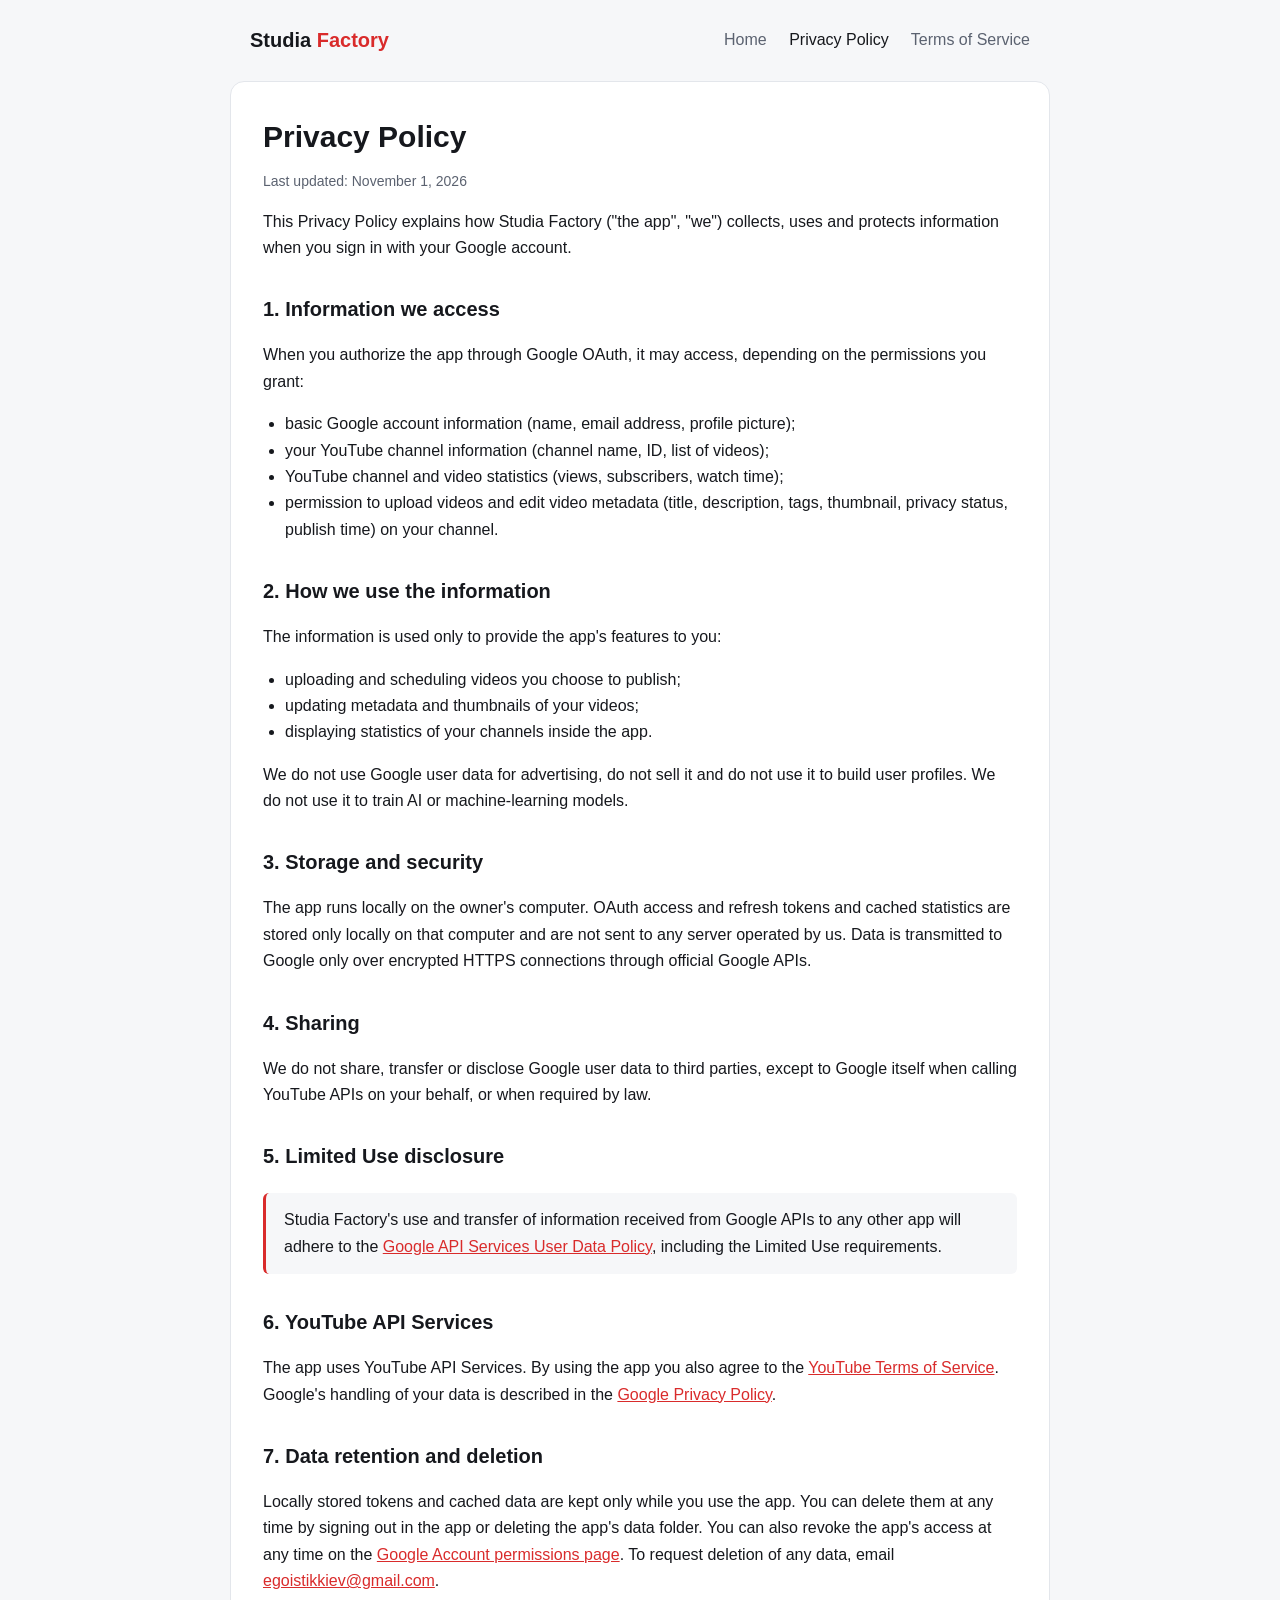
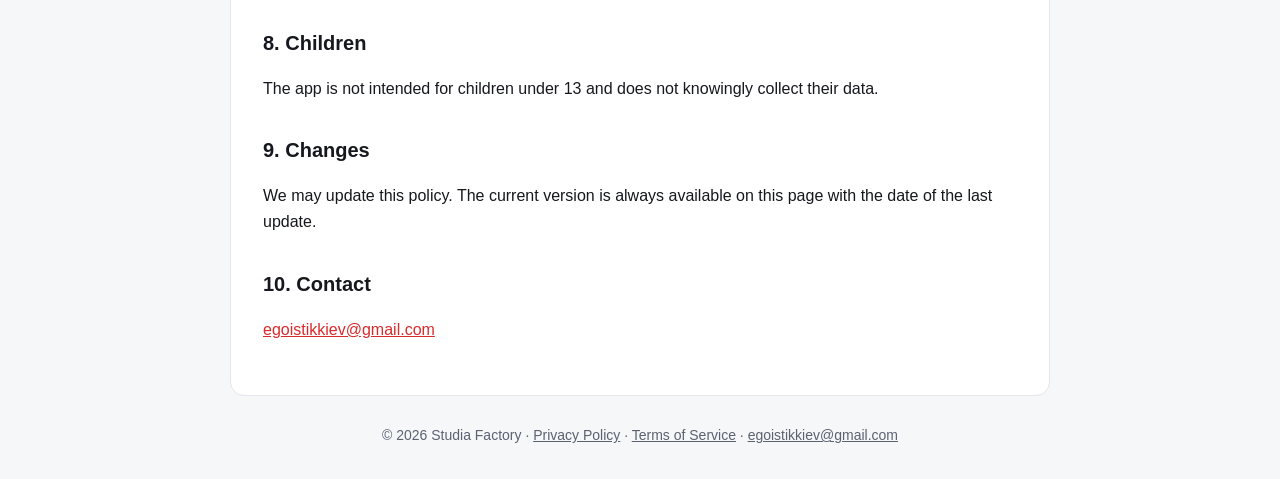
==== privacy.html @ 57da6e67 "Add Studia Factory homepage, privacy policy and terms" ====
<!DOCTYPE html>
<html lang="en">
<head>
<meta charset="utf-8">
<meta name="viewport" content="width=device-width, initial-scale=1">
<title>Privacy Policy — Studia Factory</title>
<meta name="description" content="Studia Factory — personal tool for publishing videos to YouTube and viewing channel statistics.">
<link rel="stylesheet" href="style.css">
</head>
<body>
<header>
  <a class="logo" href="index.html">Studia <span>Factory</span></a>
  <nav>
    <a href="index.html">Home</a>
    <a href="privacy.html" class="active">Privacy Policy</a>
    <a href="terms.html">Terms of Service</a>
  </nav>
</header>
<main>
<h1>Privacy Policy</h1>
<p class="updated">Last updated: November 1, 2026</p>

<p>This Privacy Policy explains how Studia Factory ("the app", "we") collects, uses and protects information when you sign in with your Google account.</p>

<h2>1. Information we access</h2>
<p>When you authorize the app through Google OAuth, it may access, depending on the permissions you grant:</p>
<ul>
  <li>basic Google account information (name, email address, profile picture);</li>
  <li>your YouTube channel information (channel name, ID, list of videos);</li>
  <li>YouTube channel and video statistics (views, subscribers, watch time);</li>
  <li>permission to upload videos and edit video metadata (title, description, tags, thumbnail, privacy status, publish time) on your channel.</li>
</ul>

<h2>2. How we use the information</h2>
<p>The information is used only to provide the app's features to you:</p>
<ul>
  <li>uploading and scheduling videos you choose to publish;</li>
  <li>updating metadata and thumbnails of your videos;</li>
  <li>displaying statistics of your channels inside the app.</li>
</ul>
<p>We do not use Google user data for advertising, do not sell it and do not use it to build user profiles. We do not use it to train AI or machine-learning models.</p>

<h2>3. Storage and security</h2>
<p>The app runs locally on the owner's computer. OAuth access and refresh tokens and cached statistics are stored only locally on that computer and are not sent to any server operated by us. Data is transmitted to Google only over encrypted HTTPS connections through official Google APIs.</p>

<h2>4. Sharing</h2>
<p>We do not share, transfer or disclose Google user data to third parties, except to Google itself when calling YouTube APIs on your behalf, or when required by law.</p>

<h2>5. Limited Use disclosure</h2>
<div class="box">
  Studia Factory's use and transfer of information received from Google APIs to any other app will adhere to the
  <a href="https://developers.google.com/terms/api-services-user-data-policy" target="_blank" rel="noopener">Google API Services User Data Policy</a>, including the Limited Use requirements.
</div>

<h2>6. YouTube API Services</h2>
<p>The app uses YouTube API Services. By using the app you also agree to the
<a href="https://www.youtube.com/t/terms" target="_blank" rel="noopener">YouTube Terms of Service</a>. Google's handling of your data is described in the
<a href="https://policies.google.com/privacy" target="_blank" rel="noopener">Google Privacy Policy</a>.</p>

<h2>7. Data retention and deletion</h2>
<p>Locally stored tokens and cached data are kept only while you use the app. You can delete them at any time by signing out in the app or deleting the app's data folder. You can also revoke the app's access at any time on the
<a href="https://myaccount.google.com/permissions" target="_blank" rel="noopener">Google Account permissions page</a>. To request deletion of any data, email <a href="mailto:egoistikkiev@gmail.com">egoistikkiev@gmail.com</a>.</p>

<h2>8. Children</h2>
<p>The app is not intended for children under 13 and does not knowingly collect their data.</p>

<h2>9. Changes</h2>
<p>We may update this policy. The current version is always available on this page with the date of the last update.</p>

<h2>10. Contact</h2>
<p><a href="mailto:egoistikkiev@gmail.com">egoistikkiev@gmail.com</a></p>
</main>
<footer>
  © 2026 Studia Factory · <a href="privacy.html">Privacy Policy</a> · <a href="terms.html">Terms of Service</a> · <a href="mailto:egoistikkiev@gmail.com">egoistikkiev@gmail.com</a>
</footer>
</body>
</html>
---- style.css ----
:root{--bg:#0f1115;--card:#171a21;--text:#e7e9ee;--muted:#9aa1ad;--accent:#ff4d4d;--line:#262a33}
@media (prefers-color-scheme: light){:root{--bg:#f6f7f9;--card:#fff;--text:#16181d;--muted:#5b6270;--accent:#d92b2b;--line:#e3e6eb}}
*{box-sizing:border-box}
body{margin:0;background:var(--bg);color:var(--text);font:16px/1.65 -apple-system,BlinkMacSystemFont,"Segoe UI",Roboto,Arial,sans-serif}
header,main,footer{max-width:820px;margin:0 auto;padding:0 20px}
header{display:flex;justify-content:space-between;align-items:center;padding-top:24px;padding-bottom:24px;flex-wrap:wrap;gap:12px}
.logo{font-weight:700;font-size:20px;color:var(--text);text-decoration:none}
.logo span{color:var(--accent)}
nav a{color:var(--muted);text-decoration:none;margin-left:18px}
nav a:hover,nav a.active{color:var(--text)}
main{background:var(--card);border:1px solid var(--line);border-radius:14px;padding:36px 32px;margin-bottom:28px}
h1{font-size:30px;line-height:1.25;margin:0 0 8px}
h2{font-size:20px;margin:32px 0 8px}
.lead{color:var(--muted);font-size:18px;margin-top:0}
.updated{color:var(--muted);font-size:14px}
a{color:var(--accent)}
ul{padding-left:22px}
code{background:var(--bg);padding:2px 6px;border-radius:5px;font-size:14px}
.box{border-left:3px solid var(--accent);background:var(--bg);padding:14px 18px;border-radius:6px;margin:20px 0}
footer{color:var(--muted);font-size:14px;padding-bottom:32px;text-align:center}
footer a{color:var(--muted)}
@media (max-width:600px){main{padding:24px 18px}nav a{margin:0 14px 0 0}}
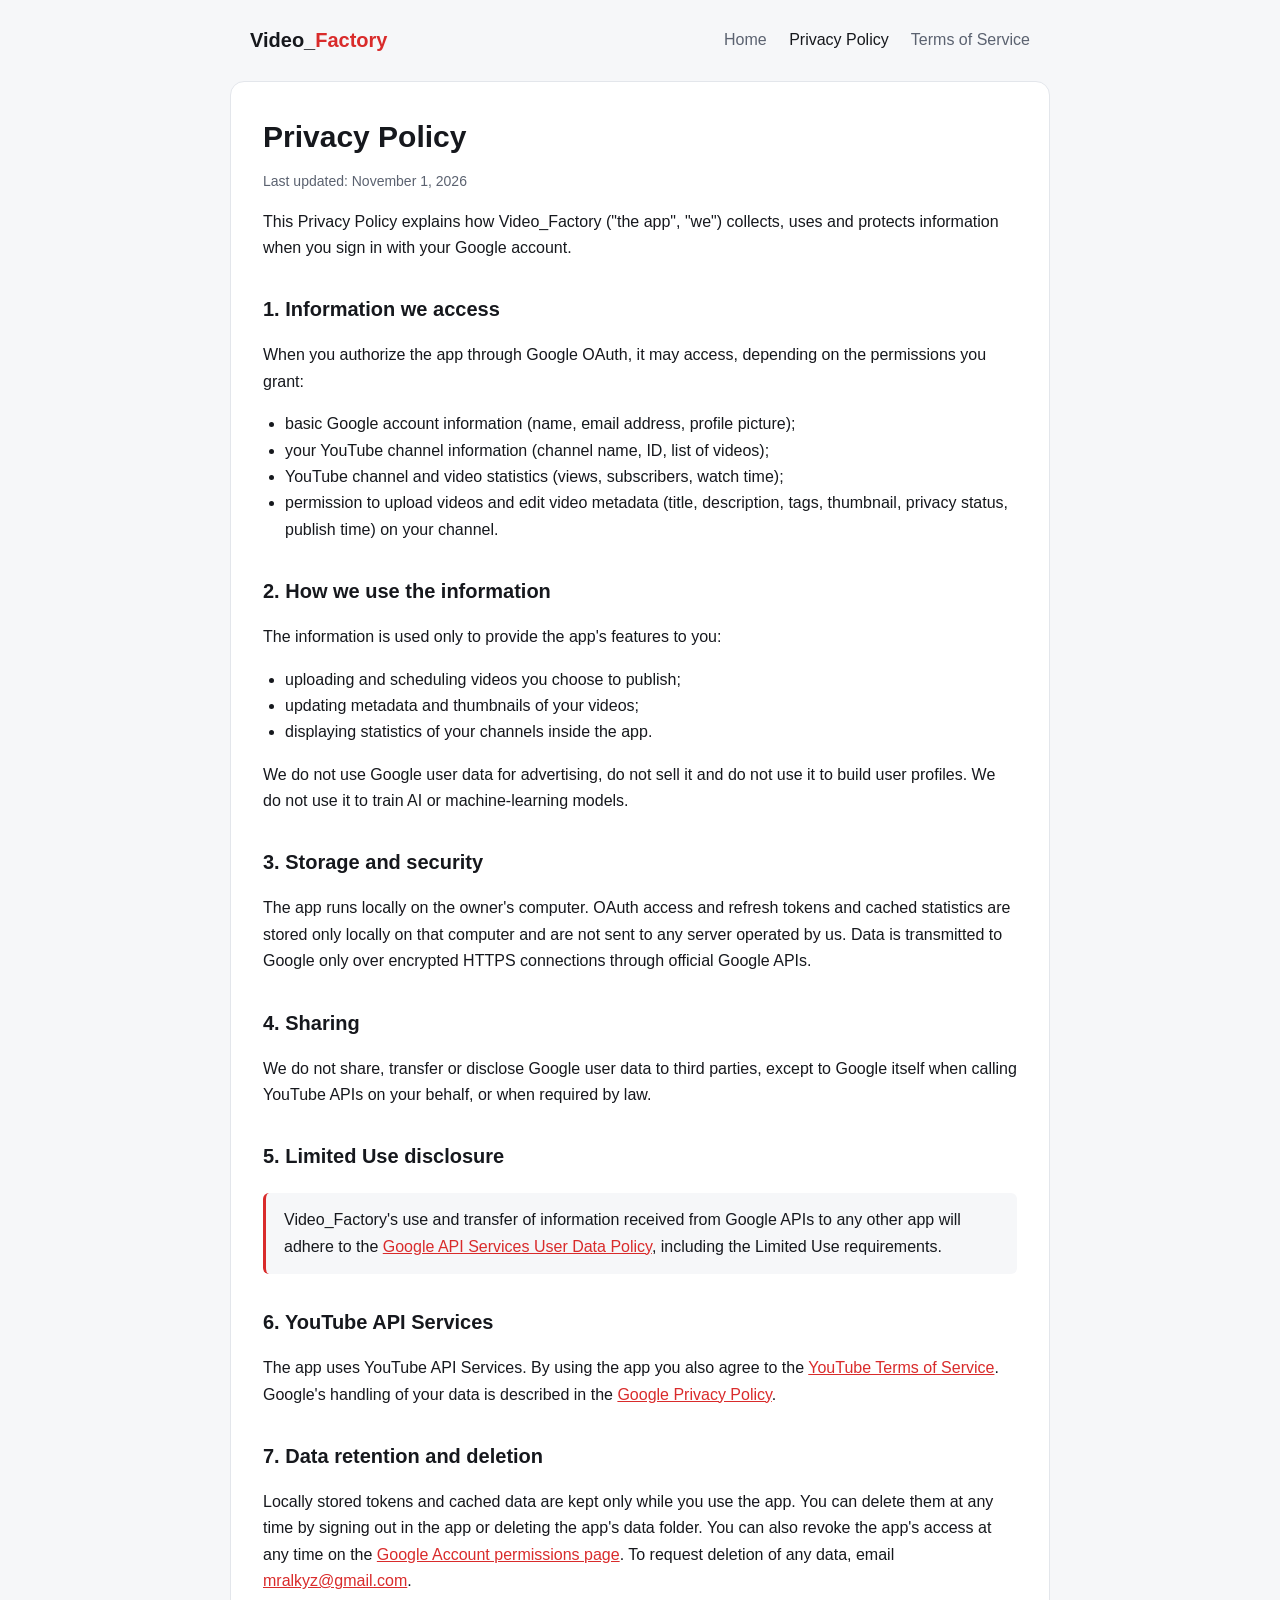
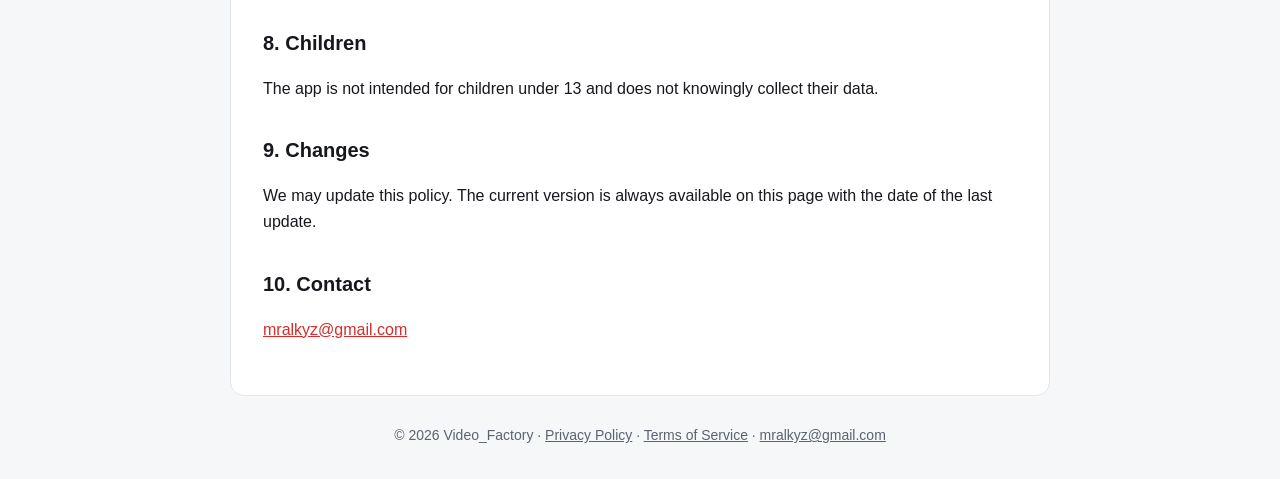
==== commit a8d4c7c6: "Rename to Video_Factory, add Google site verification" ====
--- a/privacy.html
+++ b/privacy.html
@@ -3,13 +3,13 @@
 <head>
 <meta charset="utf-8">
 <meta name="viewport" content="width=device-width, initial-scale=1">
-<title>Privacy Policy — Studia Factory</title>
-<meta name="description" content="Studia Factory — personal tool for publishing videos to YouTube and viewing channel statistics.">
+<title>Privacy Policy — Video_Factory</title>
+<meta name="description" content="Video_Factory — personal tool for publishing videos to YouTube and viewing channel statistics.">
 <link rel="stylesheet" href="style.css">
 </head>
 <body>
 <header>
-  <a class="logo" href="index.html">Studia <span>Factory</span></a>
+  <a class="logo" href="index.html">Video_<span>Factory</span></a>
   <nav>
     <a href="index.html">Home</a>
     <a href="privacy.html" class="active">Privacy Policy</a>
@@ -20,7 +20,7 @@
 <h1>Privacy Policy</h1>
 <p class="updated">Last updated: November 1, 2026</p>
 
-<p>This Privacy Policy explains how Studia Factory ("the app", "we") collects, uses and protects information when you sign in with your Google account.</p>
+<p>This Privacy Policy explains how Video_Factory ("the app", "we") collects, uses and protects information when you sign in with your Google account.</p>
 
 <h2>1. Information we access</h2>
 <p>When you authorize the app through Google OAuth, it may access, depending on the permissions you grant:</p>
@@ -48,7 +48,7 @@
 
 <h2>5. Limited Use disclosure</h2>
 <div class="box">
-  Studia Factory's use and transfer of information received from Google APIs to any other app will adhere to the
+  Video_Factory's use and transfer of information received from Google APIs to any other app will adhere to the
   <a href="https://developers.google.com/terms/api-services-user-data-policy" target="_blank" rel="noopener">Google API Services User Data Policy</a>, including the Limited Use requirements.
 </div>
 
@@ -59,7 +59,7 @@
 
 <h2>7. Data retention and deletion</h2>
 <p>Locally stored tokens and cached data are kept only while you use the app. You can delete them at any time by signing out in the app or deleting the app's data folder. You can also revoke the app's access at any time on the
-<a href="https://myaccount.google.com/permissions" target="_blank" rel="noopener">Google Account permissions page</a>. To request deletion of any data, email <a href="mailto:egoistikkiev@gmail.com">egoistikkiev@gmail.com</a>.</p>
+<a href="https://myaccount.google.com/permissions" target="_blank" rel="noopener">Google Account permissions page</a>. To request deletion of any data, email <a href="mailto:mralkyz@gmail.com">mralkyz@gmail.com</a>.</p>
 
 <h2>8. Children</h2>
 <p>The app is not intended for children under 13 and does not knowingly collect their data.</p>
@@ -68,10 +68,10 @@
 <p>We may update this policy. The current version is always available on this page with the date of the last update.</p>
 
 <h2>10. Contact</h2>
-<p><a href="mailto:egoistikkiev@gmail.com">egoistikkiev@gmail.com</a></p>
+<p><a href="mailto:mralkyz@gmail.com">mralkyz@gmail.com</a></p>
 </main>
 <footer>
-  © 2026 Studia Factory · <a href="privacy.html">Privacy Policy</a> · <a href="terms.html">Terms of Service</a> · <a href="mailto:egoistikkiev@gmail.com">egoistikkiev@gmail.com</a>
+  © 2026 Video_Factory · <a href="privacy.html">Privacy Policy</a> · <a href="terms.html">Terms of Service</a> · <a href="mailto:mralkyz@gmail.com">mralkyz@gmail.com</a>
 </footer>
 </body>
 </html>
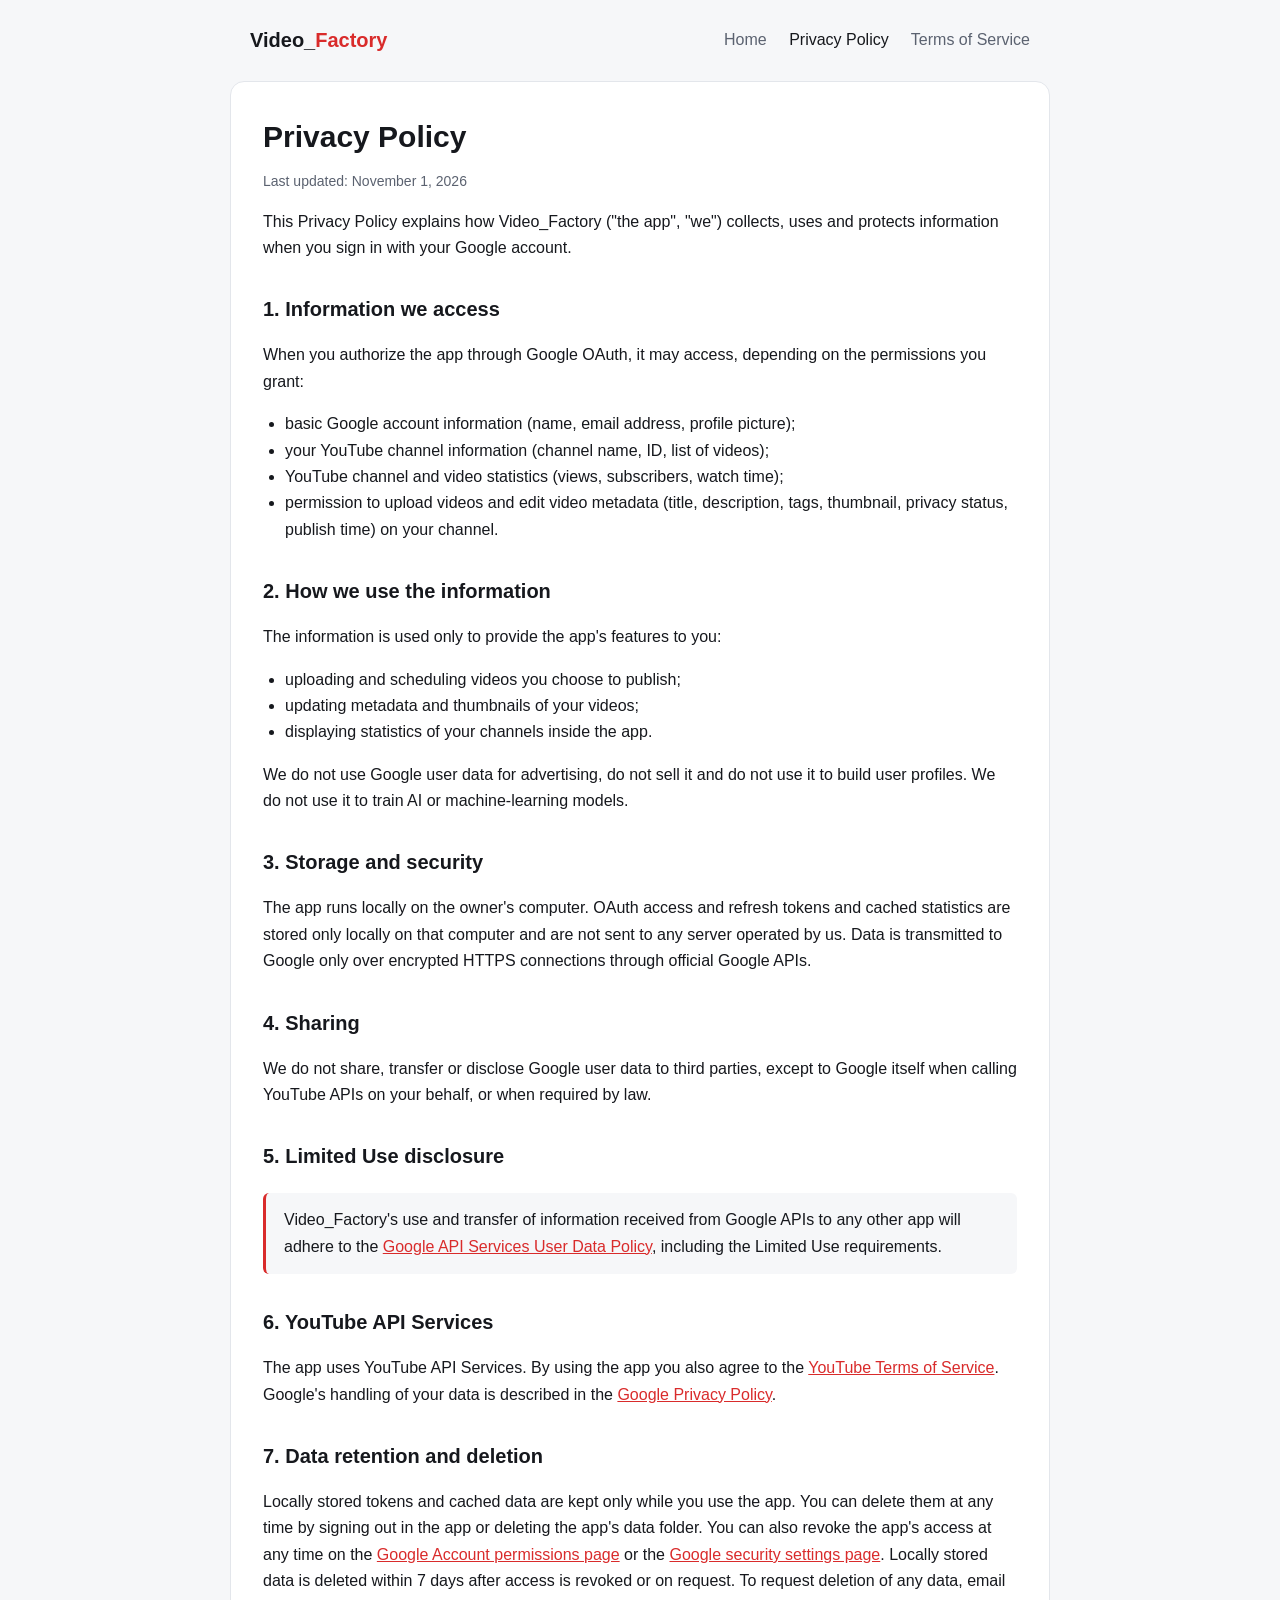
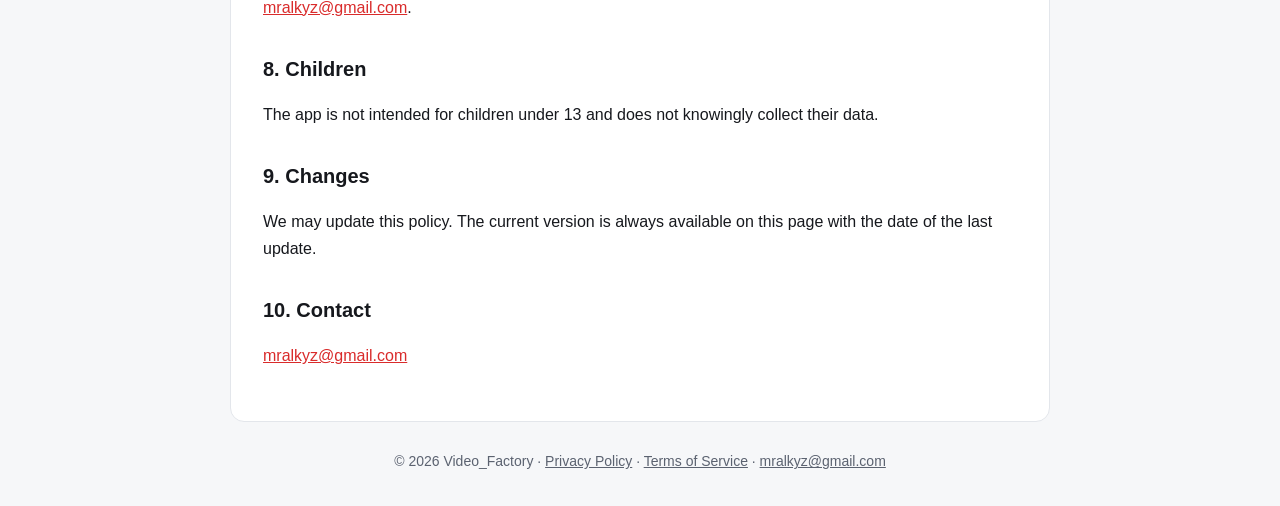
==== commit 6c95a37a: "Add YouTube API Services section and revocation link" ====
--- a/privacy.html
+++ b/privacy.html
@@ -59,7 +59,7 @@
 
 <h2>7. Data retention and deletion</h2>
 <p>Locally stored tokens and cached data are kept only while you use the app. You can delete them at any time by signing out in the app or deleting the app's data folder. You can also revoke the app's access at any time on the
-<a href="https://myaccount.google.com/permissions" target="_blank" rel="noopener">Google Account permissions page</a>. To request deletion of any data, email <a href="mailto:mralkyz@gmail.com">mralkyz@gmail.com</a>.</p>
+<a href="https://myaccount.google.com/permissions" target="_blank" rel="noopener">Google Account permissions page</a> or the <a href="https://security.google.com/settings/security/permissions" target="_blank" rel="noopener">Google security settings page</a>. Locally stored data is deleted within 7 days after access is revoked or on request. To request deletion of any data, email <a href="mailto:mralkyz@gmail.com">mralkyz@gmail.com</a>.</p>
 
 <h2>8. Children</h2>
 <p>The app is not intended for children under 13 and does not knowingly collect their data.</p>
--- a/style.css
+++ b/style.css
@@ -20,3 +20,5 @@
 footer{color:var(--muted);font-size:14px;padding-bottom:32px;text-align:center}
 footer a{color:var(--muted)}
 @media (max-width:600px){main{padding:24px 18px}nav a{margin:0 14px 0 0}}
+.yt-badge{display:inline-flex;align-items:center;gap:8px;font-weight:600;border:1px solid var(--line);border-radius:8px;padding:6px 12px}
+.yt-logo{display:inline-grid;place-items:center;width:28px;height:20px;border-radius:5px;background:#ff0000;color:#fff;font-size:11px}
